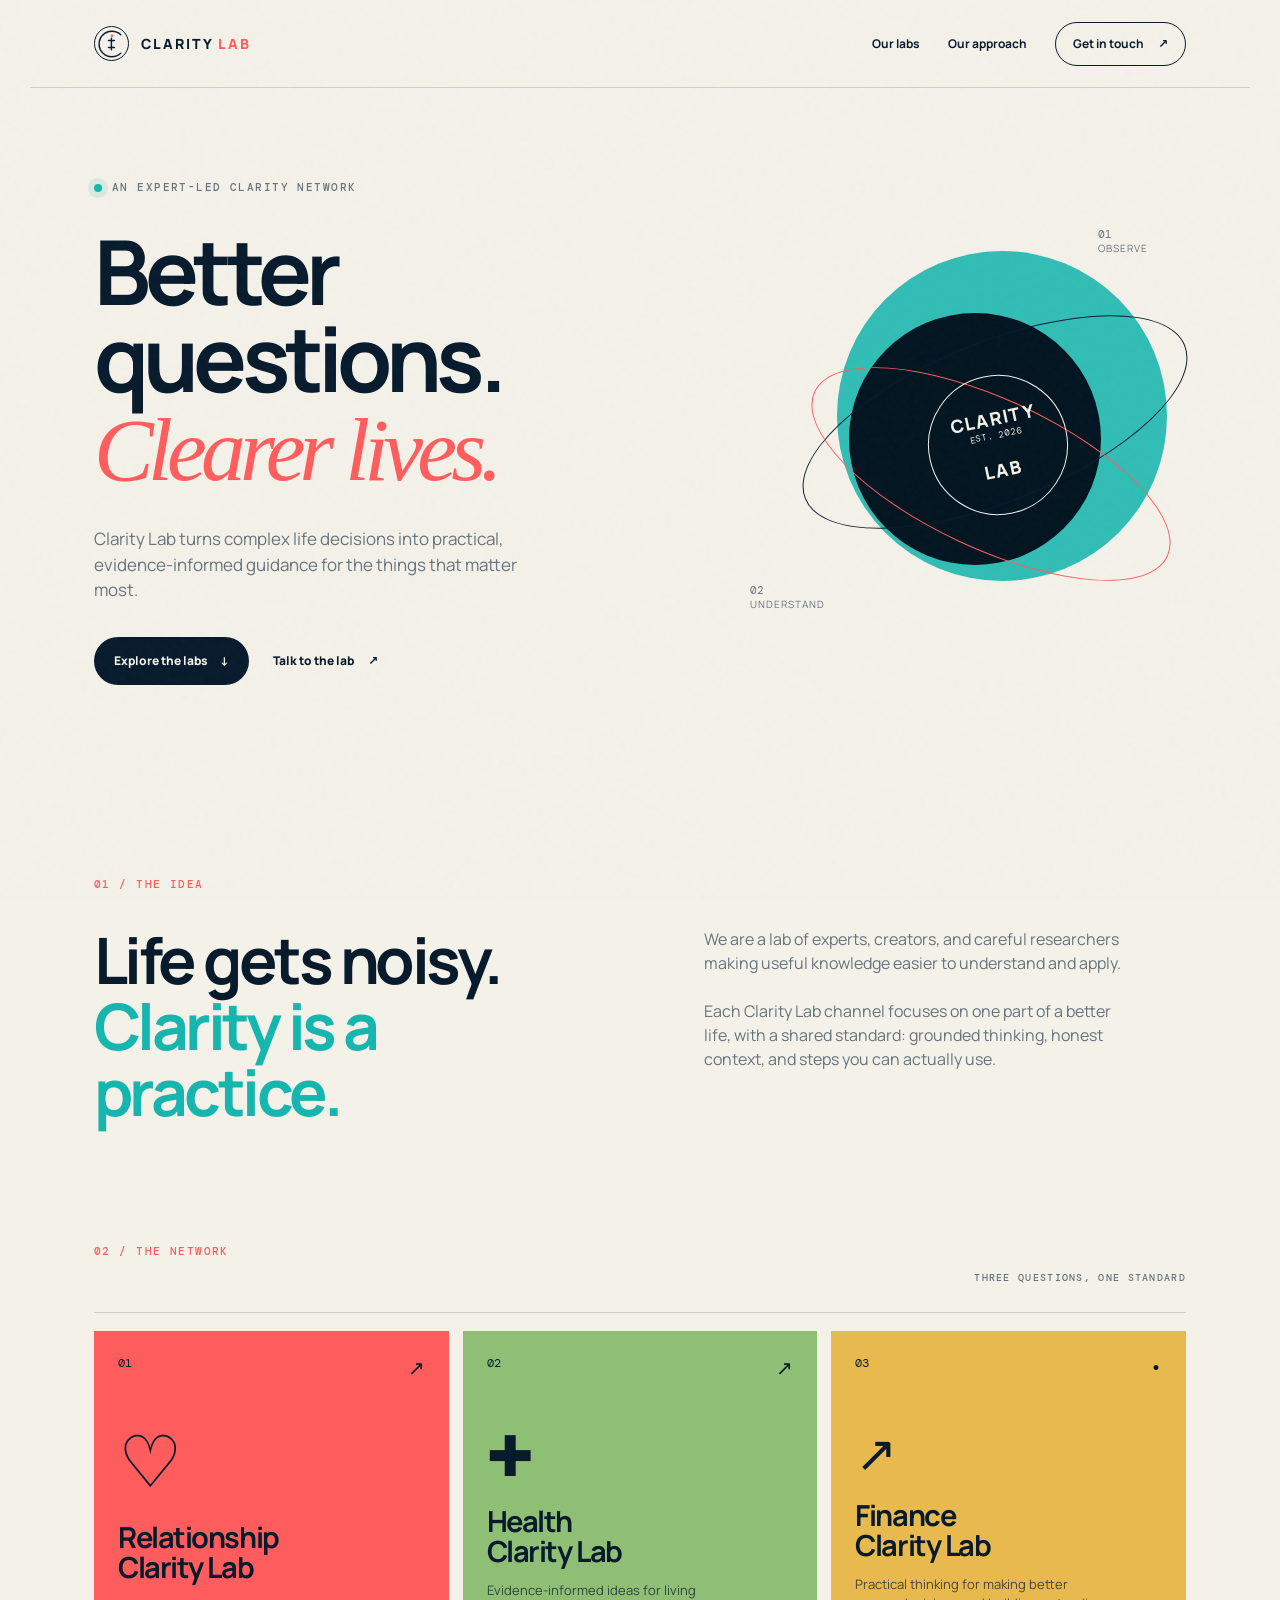
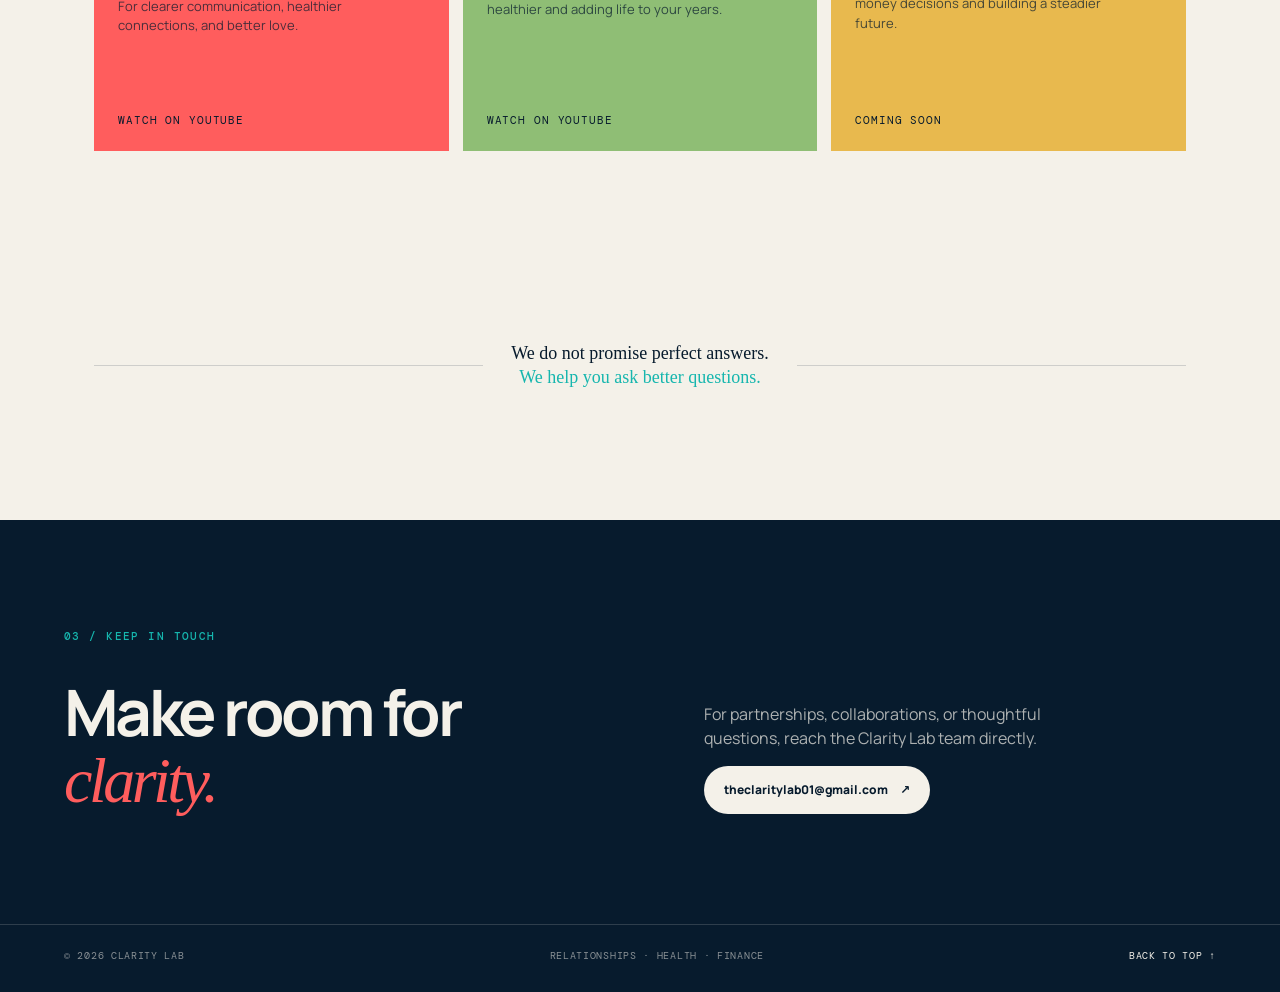
==== index.html @ b6ca4012 "Add files via upload" ====
<!doctype html>
<html lang="en">
<head>
  <meta charset="utf-8">
  <meta name="viewport" content="width=device-width, initial-scale=1">
  <meta name="description" content="Clarity Lab is an expert-led network helping people make clearer decisions about relationships, health, and money.">
  <title>Clarity Lab | Better questions. Clearer lives.</title>
  <link rel="preconnect" href="https://fonts.googleapis.com">
  <link rel="preconnect" href="https://fonts.gstatic.com" crossorigin>
  <link href="https://fonts.googleapis.com/css2?family=DM+Mono:wght@400;500&family=Manrope:wght@400;500;600;700;800&display=swap" rel="stylesheet">
  <link rel="stylesheet" href="styles.css">
</head>
<body>
  <div class="grain" aria-hidden="true"></div>
  <header class="site-header">
    <a class="brand" href="#top" aria-label="Clarity Lab home">
      <span class="brand-mark" aria-hidden="true">
        <svg viewBox="0 0 48 48" role="img"><path d="M39 8a22 22 0 1 0 0 32"/><path d="M23 14v20M18 18h10M18 30h10"/><circle cx="24" cy="10" r="2.2"/></svg>
      </span>
      <span>CLARITY <i>LAB</i></span>
    </a>
    <nav aria-label="Main navigation">
      <a href="#labs">Our labs</a>
      <a href="#approach">Our approach</a>
      <a class="nav-cta" href="mailto:theclaritylab01@gmail.com">Get in touch <span>↗</span></a>
    </nav>
  </header>

  <main id="top">
    <section class="hero section-shell">
      <div class="hero-copy">
        <p class="eyebrow"><span class="pulse"></span> An expert-led clarity network</p>
        <h1>Better questions.<br><em>Clearer lives.</em></h1>
        <p class="hero-lede">Clarity Lab turns complex life decisions into practical, evidence-informed guidance for the things that matter most.</p>
        <div class="hero-actions">
          <a class="button button-dark" href="#labs">Explore the labs <span>↓</span></a>
          <a class="text-link" href="mailto:theclaritylab01@gmail.com">Talk to the lab <span>↗</span></a>
        </div>
      </div>
      <div class="hero-visual" aria-label="Clarity Lab symbol">
        <div class="orb orb-back"></div>
        <div class="orb orb-front"></div>
        <div class="lab-stamp">CLARITY<br><small>EST. 2026</small><br>LAB</div>
        <div class="orbit orbit-one"></div><div class="orbit orbit-two"></div>
        <div class="hero-note note-top">01<br><span>observe</span></div>
        <div class="hero-note note-bottom">02<br><span>understand</span></div>
      </div>
    </section>

    <section class="intro section-shell" id="approach">
      <p class="section-number">01 / THE IDEA</p>
      <div class="intro-grid">
        <h2>Life gets noisy.<br><span>Clarity is a practice.</span></h2>
        <div class="intro-copy"><p>We are a lab of experts, creators, and careful researchers making useful knowledge easier to understand and apply.</p><p>Each Clarity Lab channel focuses on one part of a better life, with a shared standard: grounded thinking, honest context, and steps you can actually use.</p></div>
      </div>
    </section>

    <section class="labs section-shell" id="labs">
      <div class="labs-heading"><p class="section-number">02 / THE NETWORK</p><p class="mono-note">THREE QUESTIONS, ONE STANDARD</p></div>
      <div class="lab-list">
        <a class="lab-card relationship" href="https://www.youtube.com/@TheRelationshipClarityLab" target="_blank" rel="noopener">
          <div class="card-top"><span class="card-index">01</span><span class="card-arrow">↗</span></div>
          <div class="card-icon heart-icon">♡</div>
          <h3>Relationship<br>Clarity Lab</h3><p>For clearer communication, healthier connections, and better love.</p><span class="card-link">Watch on YouTube</span>
        </a>
        <a class="lab-card health" href="https://www.youtube.com/@TheHealthClarityLab" target="_blank" rel="noopener">
          <div class="card-top"><span class="card-index">02</span><span class="card-arrow">↗</span></div>
          <div class="card-icon health-icon">✚</div>
          <h3>Health<br>Clarity Lab</h3><p>Evidence-informed ideas for living healthier and adding life to your years.</p><span class="card-link">Watch on YouTube</span>
        </a>
        <div class="lab-card finance">
          <div class="card-top"><span class="card-index">03</span><span class="card-arrow">•</span></div>
          <div class="card-icon finance-icon">↗</div>
          <h3>Finance<br>Clarity Lab</h3><p>Practical thinking for making better money decisions and building a steadier future.</p><span class="card-link">Coming soon</span>
        </div>
      </div>
    </section>

    <section class="manifesto section-shell">
      <div class="manifesto-line"></div><p>We do not promise perfect answers.<br><strong>We help you ask better questions.</strong></p><div class="manifesto-line"></div>
    </section>

    <section class="contact section-shell">
      <div><p class="section-number">03 / KEEP IN TOUCH</p><h2>Make room for<br><em>clarity.</em></h2></div>
      <div class="contact-side"><p>For partnerships, collaborations, or thoughtful questions, reach the Clarity Lab team directly.</p><a class="button button-light" href="mailto:theclaritylab01@gmail.com">theclaritylab01@gmail.com <span>↗</span></a></div>
    </section>
  </main>
  <footer class="site-footer section-shell"><span>© 2026 Clarity Lab</span><span>Relationships · Health · Finance</span><a href="#top">Back to top ↑</a></footer>
  <script src="script.js"></script>
</body>
</html>
---- styles.css ----
:root{--ink:#071b2d;--paper:#f4f1e9;--teal:#16b6ae;--coral:#ff5d5d;--green:#8fbe75;--gold:#e8b94e;--muted:#66747d;--line:rgba(7,27,45,.16)}
*{box-sizing:border-box}html{scroll-behavior:smooth}body{margin:0;background:var(--paper);color:var(--ink);font-family:Manrope,system-ui,sans-serif;line-height:1.5}.grain{position:fixed;inset:0;opacity:.06;pointer-events:none;z-index:10;background-image:url("data:image/svg+xml,%3Csvg viewBox='0 0 180 180' xmlns='http://www.w3.org/2000/svg'%3E%3Cfilter id='n'%3E%3CfeTurbulence type='fractalNoise' baseFrequency='.9' numOctaves='4' stitchTiles='stitch'/%3E%3C/filter%3E%3Crect width='100%25' height='100%25' filter='url(%23n)' opacity='.42'/%3E%3C/svg%3E")}.section-shell,.site-header{max-width:1220px;margin:auto;padding-left:5vw;padding-right:5vw}.site-header{height:88px;display:flex;align-items:center;justify-content:space-between;border-bottom:1px solid var(--line)}.brand{display:flex;gap:12px;align-items:center;color:var(--ink);text-decoration:none;font-size:14px;font-weight:800;letter-spacing:.14em}.brand i{font-style:normal;color:var(--coral)}.brand-mark{display:grid;place-items:center;width:35px;height:35px;border:1.5px solid var(--ink);border-radius:50%}.brand-mark svg{width:28px;height:28px;fill:none;stroke:var(--ink);stroke-width:2.5;stroke-linecap:round}.brand-mark circle{fill:var(--coral);stroke:none}nav{display:flex;align-items:center;gap:28px;font-size:12px;font-weight:700}nav a,.text-link{color:var(--ink);text-decoration:none}.nav-cta{padding:12px 17px;border:1px solid var(--ink);border-radius:100px}.nav-cta span,.button span,.text-link span{margin-left:12px}.hero{min-height:690px;display:grid;grid-template-columns:1.1fr .9fr;align-items:center;gap:40px}.eyebrow,.section-number,.mono-note{font:500 11px/1.2 'DM Mono',monospace;letter-spacing:.13em;text-transform:uppercase}.eyebrow{display:flex;align-items:center;gap:10px;color:var(--muted)}.pulse{width:8px;height:8px;border-radius:50%;background:var(--teal);box-shadow:0 0 0 6px rgba(22,182,174,.12)}h1,h2,h3,p{margin-top:0}h1{font-size:clamp(52px,7vw,100px);line-height:.98;letter-spacing:-.065em;margin:32px 0}.hero h1 em,h2 em{font-family:Georgia,serif;font-weight:400;color:var(--coral)}.hero-lede{max-width:460px;color:var(--muted);font-size:17px}.hero-actions{display:flex;align-items:center;gap:24px;margin-top:34px}.button{display:inline-flex;align-items:center;text-decoration:none;border-radius:100px;padding:15px 20px;font-size:12px;font-weight:800}.button-dark{color:var(--paper);background:var(--ink)}.button-light{color:var(--ink);background:var(--paper)}.text-link{font-size:12px;font-weight:800}.hero-visual{position:relative;height:480px;isolation:isolate}.orb{position:absolute;border-radius:50%}.orb-back{width:330px;height:330px;right:4%;top:12%;background:var(--teal);opacity:.88}.orb-front{width:252px;height:252px;right:18%;top:25%;background:var(--ink);mix-blend-mode:multiply}.lab-stamp{position:absolute;z-index:3;right:25%;top:38%;height:140px;width:140px;border:1px solid var(--paper);border-radius:50%;display:grid;place-content:center;text-align:center;color:var(--paper);font-size:18px;font-weight:800;line-height:1.1;letter-spacing:.09em;transform:rotate(-12deg)}.lab-stamp small{font:9px 'DM Mono',monospace;letter-spacing:.1em}.orbit{position:absolute;border:1px solid var(--ink);border-radius:50%;transform:rotate(-22deg)}.orbit-one{width:410px;height:160px;right:-3%;top:31%}.orbit-two{width:390px;height:150px;right:0;top:43%;border-color:var(--coral);transform:rotate(25deg)}.hero-note{position:absolute;font:11px 'DM Mono',monospace;color:var(--muted);z-index:4}.hero-note span{font-family:Manrope;font-size:10px;text-transform:uppercase;letter-spacing:.1em}.note-top{top:7%;right:8%}.note-bottom{bottom:13%;left:8%}.intro{padding-top:100px;padding-bottom:120px}.section-number{color:var(--coral);margin-bottom:36px}.intro-grid{display:grid;grid-template-columns:1fr 1fr;gap:10vw}.intro h2,.contact h2{font-size:clamp(36px,5vw,68px);line-height:1.03;letter-spacing:-.055em;margin:0}.intro h2 span{color:var(--teal)}.intro-copy{max-width:420px;color:var(--muted);font-size:16px}.intro-copy p+p{margin-top:24px}.labs{padding-top:0;padding-bottom:130px}.labs-heading{display:flex;justify-content:space-between;align-items:end;border-bottom:1px solid var(--line);padding-bottom:18px}.mono-note{color:var(--muted);font-size:10px}.lab-list{display:grid;grid-template-columns:repeat(3,1fr);gap:14px;margin-top:18px}.lab-card{min-height:420px;padding:24px;display:flex;flex-direction:column;text-decoration:none;color:var(--ink);position:relative;overflow:hidden}.relationship{background:var(--coral)}.health{background:var(--green)}.finance{background:var(--gold)}.card-top{display:flex;justify-content:space-between;font:12px 'DM Mono',monospace}.card-arrow{font-size:20px}.card-icon{margin:46px 0 24px;font-size:72px;line-height:1}.heart-icon{font-family:Georgia,serif}.health-icon{font-size:56px}.finance-icon{font-size:50px}.lab-card h3{font-size:29px;line-height:1.03;letter-spacing:-.05em;margin:0 0 14px}.lab-card p{font-size:13px;max-width:255px;margin:0;color:rgba(7,27,45,.72)}.card-link{margin-top:auto;font:11px 'DM Mono',monospace;text-transform:uppercase;letter-spacing:.08em}.manifesto{padding-top:60px;padding-bottom:130px;display:grid;grid-template-columns:1fr auto 1fr;gap:28px;align-items:center;text-align:center}.manifesto-line{height:1px;background:var(--line)}.manifesto p{font:18px/1.35 Georgia,serif;margin:0}.manifesto strong{font-weight:400;color:var(--teal)}.contact{background:var(--ink);color:var(--paper);max-width:none;padding-top:110px;padding-bottom:110px;display:grid;grid-template-columns:1fr 1fr;gap:10vw}.contact .section-number{color:var(--teal)}.contact h2 em{color:var(--coral)}.contact-side{align-self:end;max-width:410px}.contact-side p{color:rgba(244,241,233,.7);font-size:16px}.site-footer{background:var(--ink);color:rgba(244,241,233,.55);max-width:none;border-top:1px solid rgba(244,241,233,.16);display:flex;justify-content:space-between;padding-top:24px;padding-bottom:30px;font:10px 'DM Mono',monospace;text-transform:uppercase;letter-spacing:.07em}.site-footer a{color:var(--paper);text-decoration:none}@media(max-width:760px){.site-header{height:72px}.site-header nav a:not(.nav-cta){display:none}.hero{min-height:auto;padding-top:80px;padding-bottom:70px;display:block}.hero-visual{height:330px;margin-top:30px}.orb-back{width:230px;height:230px;right:6%;top:14%}.orb-front{width:170px;height:170px;right:22%;top:27%}.lab-stamp{width:100px;height:100px;right:31%;top:37%;font-size:13px}.orbit-one{width:270px;height:110px;right:0}.orbit-two{width:260px;height:100px;right:0}.intro-grid,.contact{grid-template-columns:1fr;gap:34px}.intro{padding-top:70px;padding-bottom:90px}.lab-list{grid-template-columns:1fr}.lab-card{min-height:340px}.manifesto{grid-template-columns:1fr;padding-top:20px;padding-bottom:90px}.manifesto-line{display:none}.contact{padding-top:80px;padding-bottom:80px}.site-footer{gap:16px;flex-wrap:wrap}.site-footer span:nth-child(2){display:none}}
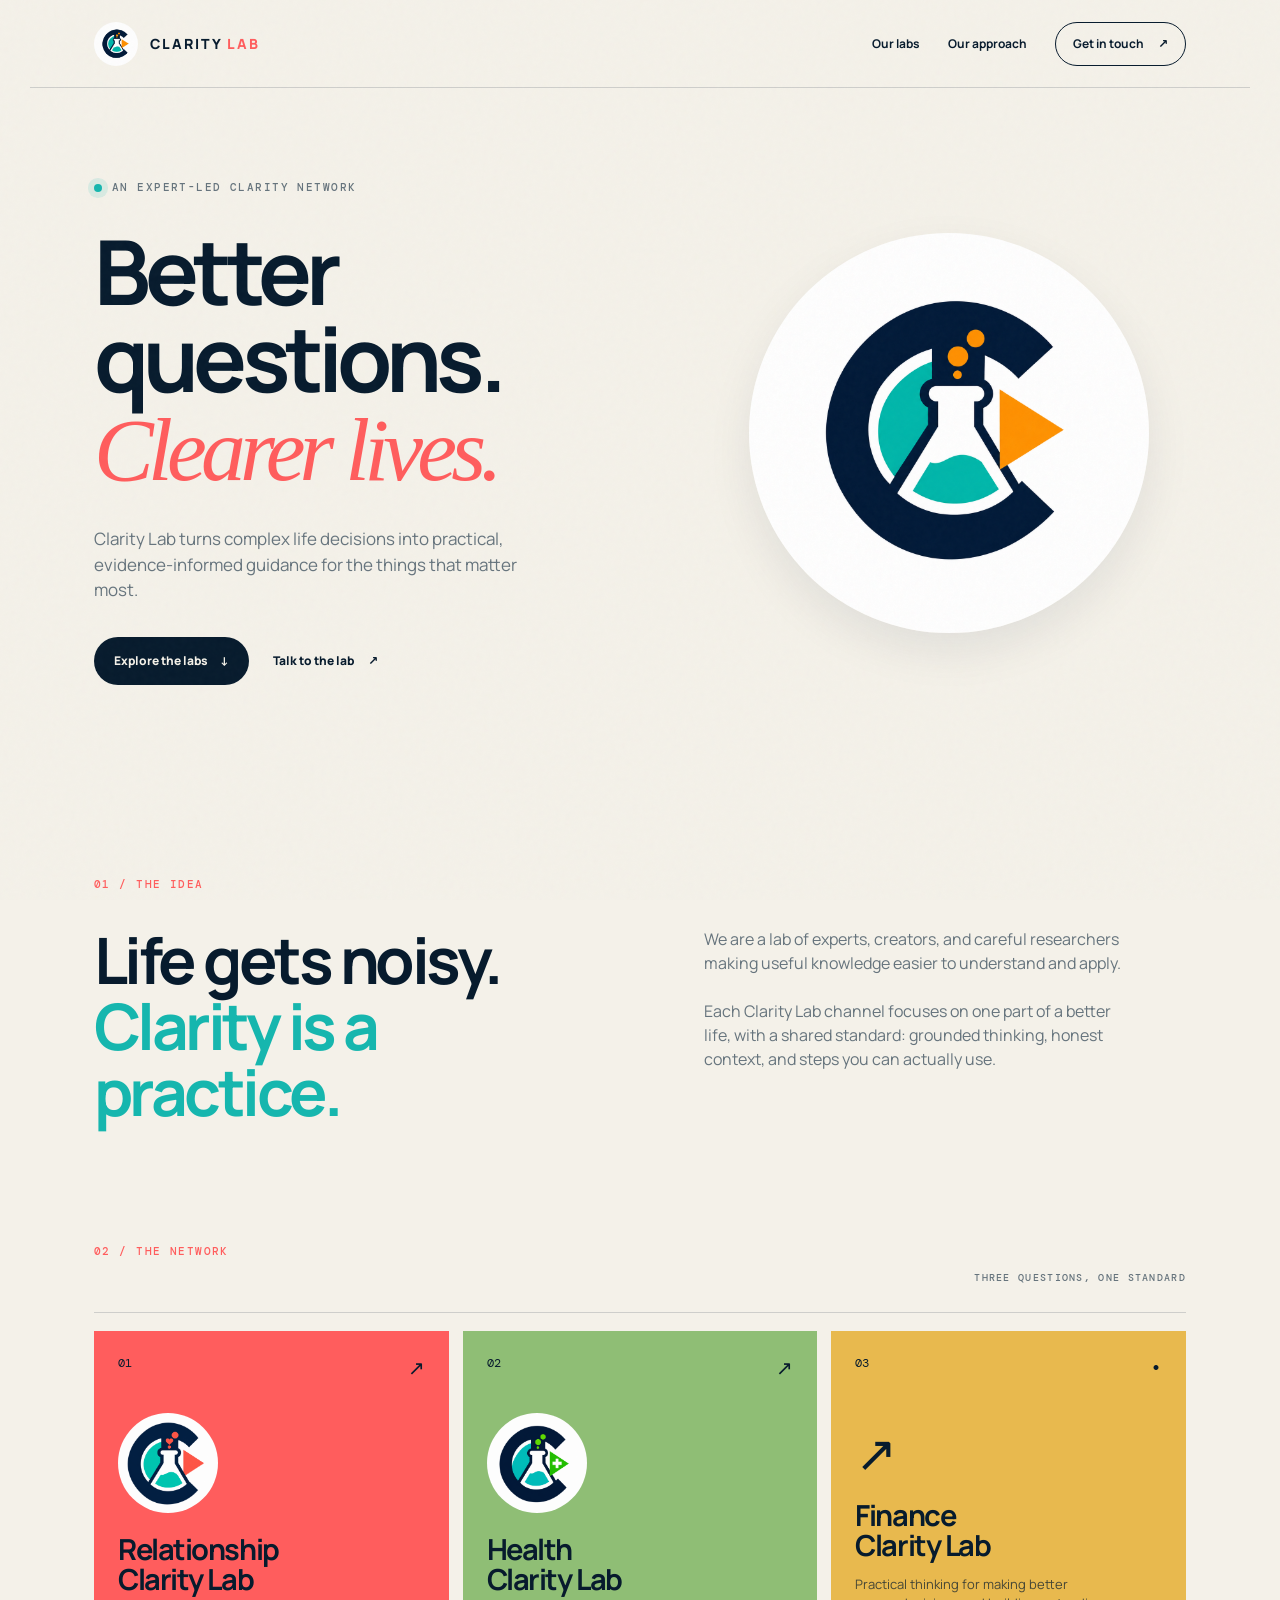
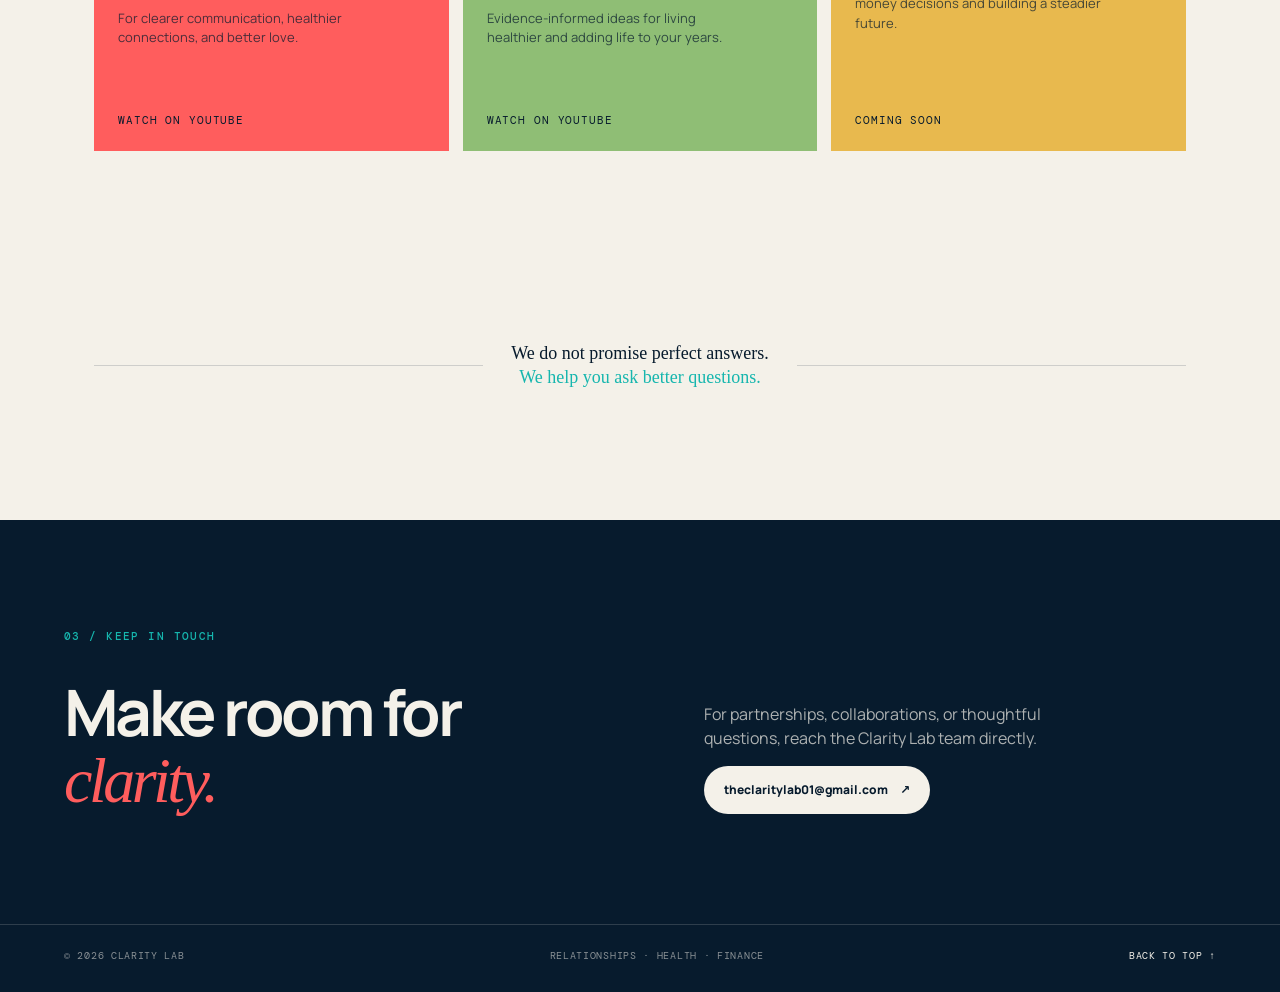
==== commit bdd18f07: "Add approved Clarity Lab logos" ====
--- a/index.html
+++ b/index.html
@@ -14,9 +14,7 @@
   <div class="grain" aria-hidden="true"></div>
   <header class="site-header">
     <a class="brand" href="#top" aria-label="Clarity Lab home">
-      <span class="brand-mark" aria-hidden="true">
-        <svg viewBox="0 0 48 48" role="img"><path d="M39 8a22 22 0 1 0 0 32"/><path d="M23 14v20M18 18h10M18 30h10"/><circle cx="24" cy="10" r="2.2"/></svg>
-      </span>
+      <img class="brand-logo" src="clarity-logo.png" alt="">
       <span>CLARITY <i>LAB</i></span>
     </a>
     <nav aria-label="Main navigation">
@@ -38,12 +36,7 @@
         </div>
       </div>
       <div class="hero-visual" aria-label="Clarity Lab symbol">
-        <div class="orb orb-back"></div>
-        <div class="orb orb-front"></div>
-        <div class="lab-stamp">CLARITY<br><small>EST. 2026</small><br>LAB</div>
-        <div class="orbit orbit-one"></div><div class="orbit orbit-two"></div>
-        <div class="hero-note note-top">01<br><span>observe</span></div>
-        <div class="hero-note note-bottom">02<br><span>understand</span></div>
+        <img class="hero-logo" src="clarity-logo.png" alt="Clarity Lab logo">
       </div>
     </section>
 
@@ -60,12 +53,12 @@
       <div class="lab-list">
         <a class="lab-card relationship" href="https://www.youtube.com/@TheRelationshipClarityLab" target="_blank" rel="noopener">
           <div class="card-top"><span class="card-index">01</span><span class="card-arrow">↗</span></div>
-          <div class="card-icon heart-icon">♡</div>
+          <img class="lab-logo" src="relationship-logo.png" alt="Relationship Clarity Lab logo">
           <h3>Relationship<br>Clarity Lab</h3><p>For clearer communication, healthier connections, and better love.</p><span class="card-link">Watch on YouTube</span>
         </a>
         <a class="lab-card health" href="https://www.youtube.com/@TheHealthClarityLab" target="_blank" rel="noopener">
           <div class="card-top"><span class="card-index">02</span><span class="card-arrow">↗</span></div>
-          <div class="card-icon health-icon">✚</div>
+          <img class="lab-logo" src="health-logo.png" alt="Health Clarity Lab logo">
           <h3>Health<br>Clarity Lab</h3><p>Evidence-informed ideas for living healthier and adding life to your years.</p><span class="card-link">Watch on YouTube</span>
         </a>
         <div class="lab-card finance">
--- a/styles.css
+++ b/styles.css
@@ -1,2 +1,3 @@
 :root{--ink:#071b2d;--paper:#f4f1e9;--teal:#16b6ae;--coral:#ff5d5d;--green:#8fbe75;--gold:#e8b94e;--muted:#66747d;--line:rgba(7,27,45,.16)}
 *{box-sizing:border-box}html{scroll-behavior:smooth}body{margin:0;background:var(--paper);color:var(--ink);font-family:Manrope,system-ui,sans-serif;line-height:1.5}.grain{position:fixed;inset:0;opacity:.06;pointer-events:none;z-index:10;background-image:url("data:image/svg+xml,%3Csvg viewBox='0 0 180 180' xmlns='http://www.w3.org/2000/svg'%3E%3Cfilter id='n'%3E%3CfeTurbulence type='fractalNoise' baseFrequency='.9' numOctaves='4' stitchTiles='stitch'/%3E%3C/filter%3E%3Crect width='100%25' height='100%25' filter='url(%23n)' opacity='.42'/%3E%3C/svg%3E")}.section-shell,.site-header{max-width:1220px;margin:auto;padding-left:5vw;padding-right:5vw}.site-header{height:88px;display:flex;align-items:center;justify-content:space-between;border-bottom:1px solid var(--line)}.brand{display:flex;gap:12px;align-items:center;color:var(--ink);text-decoration:none;font-size:14px;font-weight:800;letter-spacing:.14em}.brand i{font-style:normal;color:var(--coral)}.brand-mark{display:grid;place-items:center;width:35px;height:35px;border:1.5px solid var(--ink);border-radius:50%}.brand-mark svg{width:28px;height:28px;fill:none;stroke:var(--ink);stroke-width:2.5;stroke-linecap:round}.brand-mark circle{fill:var(--coral);stroke:none}nav{display:flex;align-items:center;gap:28px;font-size:12px;font-weight:700}nav a,.text-link{color:var(--ink);text-decoration:none}.nav-cta{padding:12px 17px;border:1px solid var(--ink);border-radius:100px}.nav-cta span,.button span,.text-link span{margin-left:12px}.hero{min-height:690px;display:grid;grid-template-columns:1.1fr .9fr;align-items:center;gap:40px}.eyebrow,.section-number,.mono-note{font:500 11px/1.2 'DM Mono',monospace;letter-spacing:.13em;text-transform:uppercase}.eyebrow{display:flex;align-items:center;gap:10px;color:var(--muted)}.pulse{width:8px;height:8px;border-radius:50%;background:var(--teal);box-shadow:0 0 0 6px rgba(22,182,174,.12)}h1,h2,h3,p{margin-top:0}h1{font-size:clamp(52px,7vw,100px);line-height:.98;letter-spacing:-.065em;margin:32px 0}.hero h1 em,h2 em{font-family:Georgia,serif;font-weight:400;color:var(--coral)}.hero-lede{max-width:460px;color:var(--muted);font-size:17px}.hero-actions{display:flex;align-items:center;gap:24px;margin-top:34px}.button{display:inline-flex;align-items:center;text-decoration:none;border-radius:100px;padding:15px 20px;font-size:12px;font-weight:800}.button-dark{color:var(--paper);background:var(--ink)}.button-light{color:var(--ink);background:var(--paper)}.text-link{font-size:12px;font-weight:800}.hero-visual{position:relative;height:480px;isolation:isolate}.orb{position:absolute;border-radius:50%}.orb-back{width:330px;height:330px;right:4%;top:12%;background:var(--teal);opacity:.88}.orb-front{width:252px;height:252px;right:18%;top:25%;background:var(--ink);mix-blend-mode:multiply}.lab-stamp{position:absolute;z-index:3;right:25%;top:38%;height:140px;width:140px;border:1px solid var(--paper);border-radius:50%;display:grid;place-content:center;text-align:center;color:var(--paper);font-size:18px;font-weight:800;line-height:1.1;letter-spacing:.09em;transform:rotate(-12deg)}.lab-stamp small{font:9px 'DM Mono',monospace;letter-spacing:.1em}.orbit{position:absolute;border:1px solid var(--ink);border-radius:50%;transform:rotate(-22deg)}.orbit-one{width:410px;height:160px;right:-3%;top:31%}.orbit-two{width:390px;height:150px;right:0;top:43%;border-color:var(--coral);transform:rotate(25deg)}.hero-note{position:absolute;font:11px 'DM Mono',monospace;color:var(--muted);z-index:4}.hero-note span{font-family:Manrope;font-size:10px;text-transform:uppercase;letter-spacing:.1em}.note-top{top:7%;right:8%}.note-bottom{bottom:13%;left:8%}.intro{padding-top:100px;padding-bottom:120px}.section-number{color:var(--coral);margin-bottom:36px}.intro-grid{display:grid;grid-template-columns:1fr 1fr;gap:10vw}.intro h2,.contact h2{font-size:clamp(36px,5vw,68px);line-height:1.03;letter-spacing:-.055em;margin:0}.intro h2 span{color:var(--teal)}.intro-copy{max-width:420px;color:var(--muted);font-size:16px}.intro-copy p+p{margin-top:24px}.labs{padding-top:0;padding-bottom:130px}.labs-heading{display:flex;justify-content:space-between;align-items:end;border-bottom:1px solid var(--line);padding-bottom:18px}.mono-note{color:var(--muted);font-size:10px}.lab-list{display:grid;grid-template-columns:repeat(3,1fr);gap:14px;margin-top:18px}.lab-card{min-height:420px;padding:24px;display:flex;flex-direction:column;text-decoration:none;color:var(--ink);position:relative;overflow:hidden}.relationship{background:var(--coral)}.health{background:var(--green)}.finance{background:var(--gold)}.card-top{display:flex;justify-content:space-between;font:12px 'DM Mono',monospace}.card-arrow{font-size:20px}.card-icon{margin:46px 0 24px;font-size:72px;line-height:1}.heart-icon{font-family:Georgia,serif}.health-icon{font-size:56px}.finance-icon{font-size:50px}.lab-card h3{font-size:29px;line-height:1.03;letter-spacing:-.05em;margin:0 0 14px}.lab-card p{font-size:13px;max-width:255px;margin:0;color:rgba(7,27,45,.72)}.card-link{margin-top:auto;font:11px 'DM Mono',monospace;text-transform:uppercase;letter-spacing:.08em}.manifesto{padding-top:60px;padding-bottom:130px;display:grid;grid-template-columns:1fr auto 1fr;gap:28px;align-items:center;text-align:center}.manifesto-line{height:1px;background:var(--line)}.manifesto p{font:18px/1.35 Georgia,serif;margin:0}.manifesto strong{font-weight:400;color:var(--teal)}.contact{background:var(--ink);color:var(--paper);max-width:none;padding-top:110px;padding-bottom:110px;display:grid;grid-template-columns:1fr 1fr;gap:10vw}.contact .section-number{color:var(--teal)}.contact h2 em{color:var(--coral)}.contact-side{align-self:end;max-width:410px}.contact-side p{color:rgba(244,241,233,.7);font-size:16px}.site-footer{background:var(--ink);color:rgba(244,241,233,.55);max-width:none;border-top:1px solid rgba(244,241,233,.16);display:flex;justify-content:space-between;padding-top:24px;padding-bottom:30px;font:10px 'DM Mono',monospace;text-transform:uppercase;letter-spacing:.07em}.site-footer a{color:var(--paper);text-decoration:none}@media(max-width:760px){.site-header{height:72px}.site-header nav a:not(.nav-cta){display:none}.hero{min-height:auto;padding-top:80px;padding-bottom:70px;display:block}.hero-visual{height:330px;margin-top:30px}.orb-back{width:230px;height:230px;right:6%;top:14%}.orb-front{width:170px;height:170px;right:22%;top:27%}.lab-stamp{width:100px;height:100px;right:31%;top:37%;font-size:13px}.orbit-one{width:270px;height:110px;right:0}.orbit-two{width:260px;height:100px;right:0}.intro-grid,.contact{grid-template-columns:1fr;gap:34px}.intro{padding-top:70px;padding-bottom:90px}.lab-list{grid-template-columns:1fr}.lab-card{min-height:340px}.manifesto{grid-template-columns:1fr;padding-top:20px;padding-bottom:90px}.manifesto-line{display:none}.contact{padding-top:80px;padding-bottom:80px}.site-footer{gap:16px;flex-wrap:wrap}.site-footer span:nth-child(2){display:none}}
+:root .brand-logo{width:44px;height:44px;object-fit:cover;border-radius:50%}.hero-visual{display:flex;align-items:center;justify-content:center}.hero-logo{width:min(100%,400px);aspect-ratio:1;object-fit:contain;border-radius:50%;box-shadow:0 18px 45px rgba(7,27,45,.08)}.lab-logo{width:100px;height:100px;object-fit:cover;border-radius:50%;margin:32px 0 22px}.lab-card{gap:0}
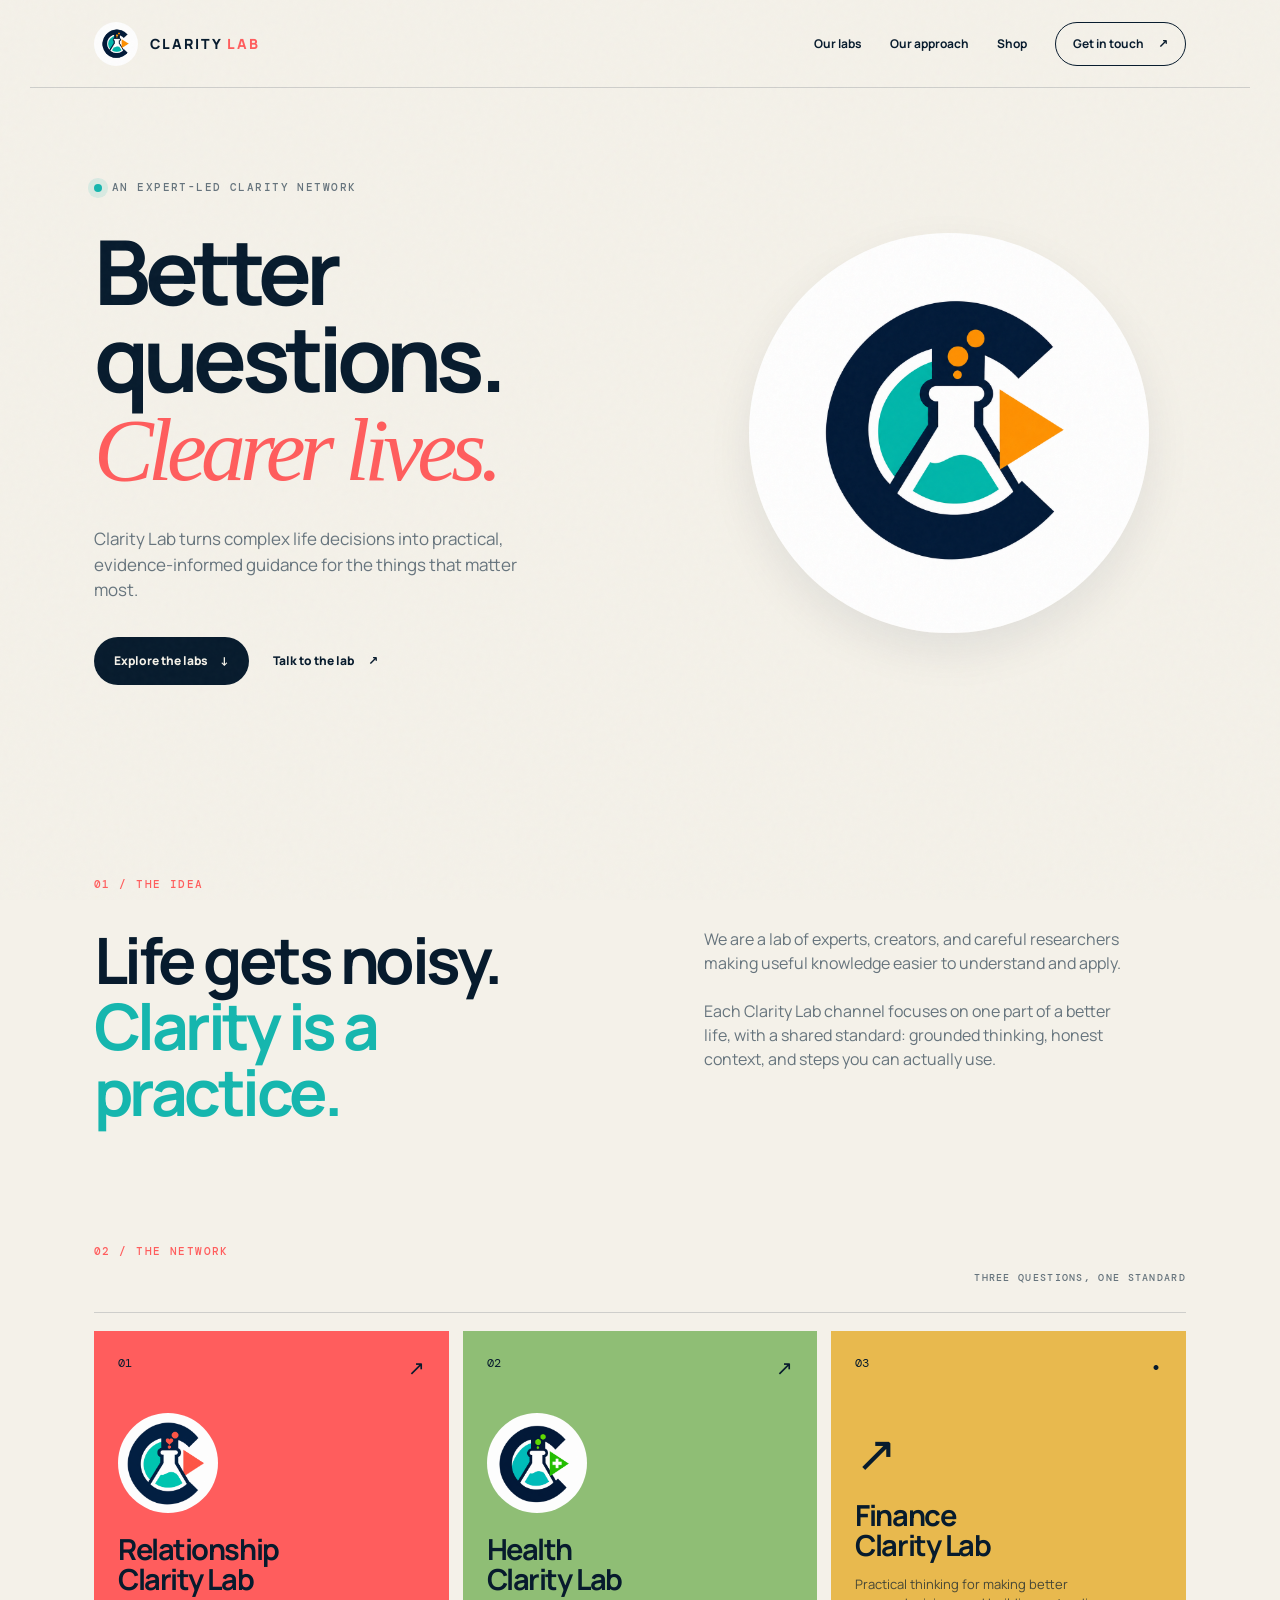
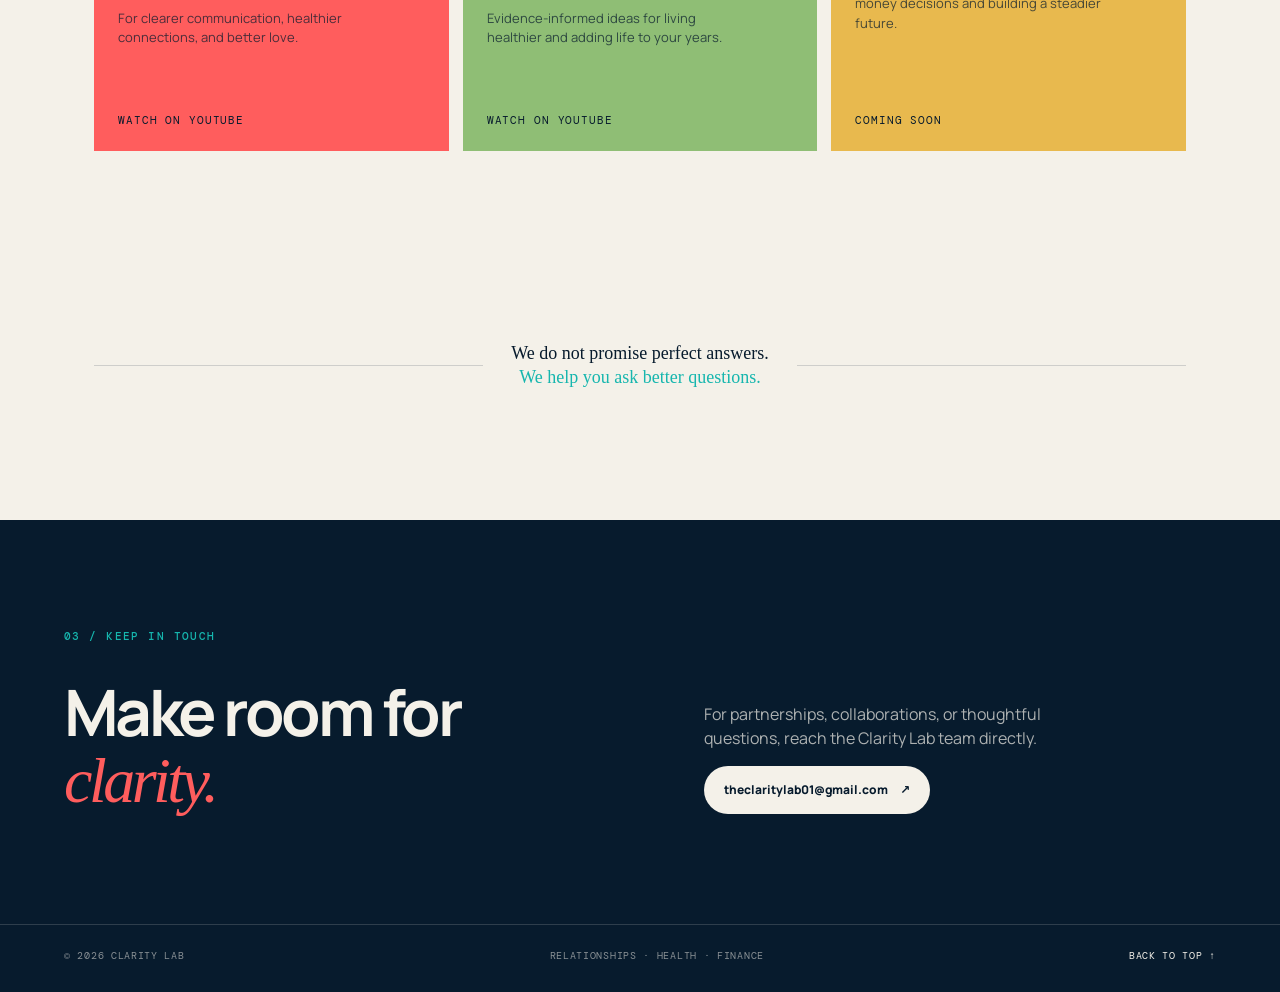
==== commit b5f090d8: "Link and style the shop" ====
--- a/index.html
+++ b/index.html
@@ -8,7 +8,7 @@
   <link rel="preconnect" href="https://fonts.googleapis.com">
   <link rel="preconnect" href="https://fonts.gstatic.com" crossorigin>
   <link href="https://fonts.googleapis.com/css2?family=DM+Mono:wght@400;500&family=Manrope:wght@400;500;600;700;800&display=swap" rel="stylesheet">
-  <link rel="stylesheet" href="styles.css">
+  <link rel="stylesheet" href="styles.css?v=shop-1">
 </head>
 <body>
   <div class="grain" aria-hidden="true"></div>
@@ -20,6 +20,7 @@
     <nav aria-label="Main navigation">
       <a href="#labs">Our labs</a>
       <a href="#approach">Our approach</a>
+      <a href="shop/">Shop</a>
       <a class="nav-cta" href="mailto:theclaritylab01@gmail.com">Get in touch <span>↗</span></a>
     </nav>
   </header>
--- a/styles.css
+++ b/styles.css
@@ -1,3 +1,4 @@
 :root{--ink:#071b2d;--paper:#f4f1e9;--teal:#16b6ae;--coral:#ff5d5d;--green:#8fbe75;--gold:#e8b94e;--muted:#66747d;--line:rgba(7,27,45,.16)}
 *{box-sizing:border-box}html{scroll-behavior:smooth}body{margin:0;background:var(--paper);color:var(--ink);font-family:Manrope,system-ui,sans-serif;line-height:1.5}.grain{position:fixed;inset:0;opacity:.06;pointer-events:none;z-index:10;background-image:url("data:image/svg+xml,%3Csvg viewBox='0 0 180 180' xmlns='http://www.w3.org/2000/svg'%3E%3Cfilter id='n'%3E%3CfeTurbulence type='fractalNoise' baseFrequency='.9' numOctaves='4' stitchTiles='stitch'/%3E%3C/filter%3E%3Crect width='100%25' height='100%25' filter='url(%23n)' opacity='.42'/%3E%3C/svg%3E")}.section-shell,.site-header{max-width:1220px;margin:auto;padding-left:5vw;padding-right:5vw}.site-header{height:88px;display:flex;align-items:center;justify-content:space-between;border-bottom:1px solid var(--line)}.brand{display:flex;gap:12px;align-items:center;color:var(--ink);text-decoration:none;font-size:14px;font-weight:800;letter-spacing:.14em}.brand i{font-style:normal;color:var(--coral)}.brand-mark{display:grid;place-items:center;width:35px;height:35px;border:1.5px solid var(--ink);border-radius:50%}.brand-mark svg{width:28px;height:28px;fill:none;stroke:var(--ink);stroke-width:2.5;stroke-linecap:round}.brand-mark circle{fill:var(--coral);stroke:none}nav{display:flex;align-items:center;gap:28px;font-size:12px;font-weight:700}nav a,.text-link{color:var(--ink);text-decoration:none}.nav-cta{padding:12px 17px;border:1px solid var(--ink);border-radius:100px}.nav-cta span,.button span,.text-link span{margin-left:12px}.hero{min-height:690px;display:grid;grid-template-columns:1.1fr .9fr;align-items:center;gap:40px}.eyebrow,.section-number,.mono-note{font:500 11px/1.2 'DM Mono',monospace;letter-spacing:.13em;text-transform:uppercase}.eyebrow{display:flex;align-items:center;gap:10px;color:var(--muted)}.pulse{width:8px;height:8px;border-radius:50%;background:var(--teal);box-shadow:0 0 0 6px rgba(22,182,174,.12)}h1,h2,h3,p{margin-top:0}h1{font-size:clamp(52px,7vw,100px);line-height:.98;letter-spacing:-.065em;margin:32px 0}.hero h1 em,h2 em{font-family:Georgia,serif;font-weight:400;color:var(--coral)}.hero-lede{max-width:460px;color:var(--muted);font-size:17px}.hero-actions{display:flex;align-items:center;gap:24px;margin-top:34px}.button{display:inline-flex;align-items:center;text-decoration:none;border-radius:100px;padding:15px 20px;font-size:12px;font-weight:800}.button-dark{color:var(--paper);background:var(--ink)}.button-light{color:var(--ink);background:var(--paper)}.text-link{font-size:12px;font-weight:800}.hero-visual{position:relative;height:480px;isolation:isolate}.orb{position:absolute;border-radius:50%}.orb-back{width:330px;height:330px;right:4%;top:12%;background:var(--teal);opacity:.88}.orb-front{width:252px;height:252px;right:18%;top:25%;background:var(--ink);mix-blend-mode:multiply}.lab-stamp{position:absolute;z-index:3;right:25%;top:38%;height:140px;width:140px;border:1px solid var(--paper);border-radius:50%;display:grid;place-content:center;text-align:center;color:var(--paper);font-size:18px;font-weight:800;line-height:1.1;letter-spacing:.09em;transform:rotate(-12deg)}.lab-stamp small{font:9px 'DM Mono',monospace;letter-spacing:.1em}.orbit{position:absolute;border:1px solid var(--ink);border-radius:50%;transform:rotate(-22deg)}.orbit-one{width:410px;height:160px;right:-3%;top:31%}.orbit-two{width:390px;height:150px;right:0;top:43%;border-color:var(--coral);transform:rotate(25deg)}.hero-note{position:absolute;font:11px 'DM Mono',monospace;color:var(--muted);z-index:4}.hero-note span{font-family:Manrope;font-size:10px;text-transform:uppercase;letter-spacing:.1em}.note-top{top:7%;right:8%}.note-bottom{bottom:13%;left:8%}.intro{padding-top:100px;padding-bottom:120px}.section-number{color:var(--coral);margin-bottom:36px}.intro-grid{display:grid;grid-template-columns:1fr 1fr;gap:10vw}.intro h2,.contact h2{font-size:clamp(36px,5vw,68px);line-height:1.03;letter-spacing:-.055em;margin:0}.intro h2 span{color:var(--teal)}.intro-copy{max-width:420px;color:var(--muted);font-size:16px}.intro-copy p+p{margin-top:24px}.labs{padding-top:0;padding-bottom:130px}.labs-heading{display:flex;justify-content:space-between;align-items:end;border-bottom:1px solid var(--line);padding-bottom:18px}.mono-note{color:var(--muted);font-size:10px}.lab-list{display:grid;grid-template-columns:repeat(3,1fr);gap:14px;margin-top:18px}.lab-card{min-height:420px;padding:24px;display:flex;flex-direction:column;text-decoration:none;color:var(--ink);position:relative;overflow:hidden}.relationship{background:var(--coral)}.health{background:var(--green)}.finance{background:var(--gold)}.card-top{display:flex;justify-content:space-between;font:12px 'DM Mono',monospace}.card-arrow{font-size:20px}.card-icon{margin:46px 0 24px;font-size:72px;line-height:1}.heart-icon{font-family:Georgia,serif}.health-icon{font-size:56px}.finance-icon{font-size:50px}.lab-card h3{font-size:29px;line-height:1.03;letter-spacing:-.05em;margin:0 0 14px}.lab-card p{font-size:13px;max-width:255px;margin:0;color:rgba(7,27,45,.72)}.card-link{margin-top:auto;font:11px 'DM Mono',monospace;text-transform:uppercase;letter-spacing:.08em}.manifesto{padding-top:60px;padding-bottom:130px;display:grid;grid-template-columns:1fr auto 1fr;gap:28px;align-items:center;text-align:center}.manifesto-line{height:1px;background:var(--line)}.manifesto p{font:18px/1.35 Georgia,serif;margin:0}.manifesto strong{font-weight:400;color:var(--teal)}.contact{background:var(--ink);color:var(--paper);max-width:none;padding-top:110px;padding-bottom:110px;display:grid;grid-template-columns:1fr 1fr;gap:10vw}.contact .section-number{color:var(--teal)}.contact h2 em{color:var(--coral)}.contact-side{align-self:end;max-width:410px}.contact-side p{color:rgba(244,241,233,.7);font-size:16px}.site-footer{background:var(--ink);color:rgba(244,241,233,.55);max-width:none;border-top:1px solid rgba(244,241,233,.16);display:flex;justify-content:space-between;padding-top:24px;padding-bottom:30px;font:10px 'DM Mono',monospace;text-transform:uppercase;letter-spacing:.07em}.site-footer a{color:var(--paper);text-decoration:none}@media(max-width:760px){.site-header{height:72px}.site-header nav a:not(.nav-cta){display:none}.hero{min-height:auto;padding-top:80px;padding-bottom:70px;display:block}.hero-visual{height:330px;margin-top:30px}.orb-back{width:230px;height:230px;right:6%;top:14%}.orb-front{width:170px;height:170px;right:22%;top:27%}.lab-stamp{width:100px;height:100px;right:31%;top:37%;font-size:13px}.orbit-one{width:270px;height:110px;right:0}.orbit-two{width:260px;height:100px;right:0}.intro-grid,.contact{grid-template-columns:1fr;gap:34px}.intro{padding-top:70px;padding-bottom:90px}.lab-list{grid-template-columns:1fr}.lab-card{min-height:340px}.manifesto{grid-template-columns:1fr;padding-top:20px;padding-bottom:90px}.manifesto-line{display:none}.contact{padding-top:80px;padding-bottom:80px}.site-footer{gap:16px;flex-wrap:wrap}.site-footer span:nth-child(2){display:none}}
 :root .brand-logo{width:44px;height:44px;object-fit:cover;border-radius:50%}.hero-visual{display:flex;align-items:center;justify-content:center}.hero-logo{width:min(100%,400px);aspect-ratio:1;object-fit:contain;border-radius:50%;box-shadow:0 18px 45px rgba(7,27,45,.08)}.lab-logo{width:100px;height:100px;object-fit:cover;border-radius:50%;margin:32px 0 22px}.lab-card{gap:0}
+.shop-hero{padding-top:100px;padding-bottom:90px}.shop-hero h1{max-width:950px}.shop-hero h1 em,.shop-coming h2 em{font-family:Georgia,serif;font-weight:400;color:var(--coral)}.shop-content{padding-bottom:120px}.shop-rule{display:flex;justify-content:space-between;align-items:baseline;border-top:1px solid var(--line);padding-top:20px}.shop-coming{background:#e2ede8;display:grid;grid-template-columns:1fr 1fr;align-items:center;min-height:400px;padding:clamp(30px,5vw,65px);gap:30px}.shop-coming h2{font-size:clamp(38px,5vw,62px);line-height:1.04;letter-spacing:-.05em}.shop-coming-copy>p:not(.eyebrow){max-width:410px;color:var(--muted);margin-bottom:25px}.shop-art{text-align:center}.shop-art img{width:min(100%,280px);border-radius:50%}.shop-topics{display:flex;gap:25px;flex-wrap:wrap;padding:25px 0;font:10px 'DM Mono',monospace;letter-spacing:.12em;color:var(--muted)}@media(max-width:760px){.site-header nav a[href="shop/"]{display:inline}.site-header nav{gap:14px}.shop-hero{padding-top:70px;padding-bottom:60px}.shop-coming{grid-template-columns:1fr}.shop-art img{width:170px}.shop-rule .mono-note{display:none}}
